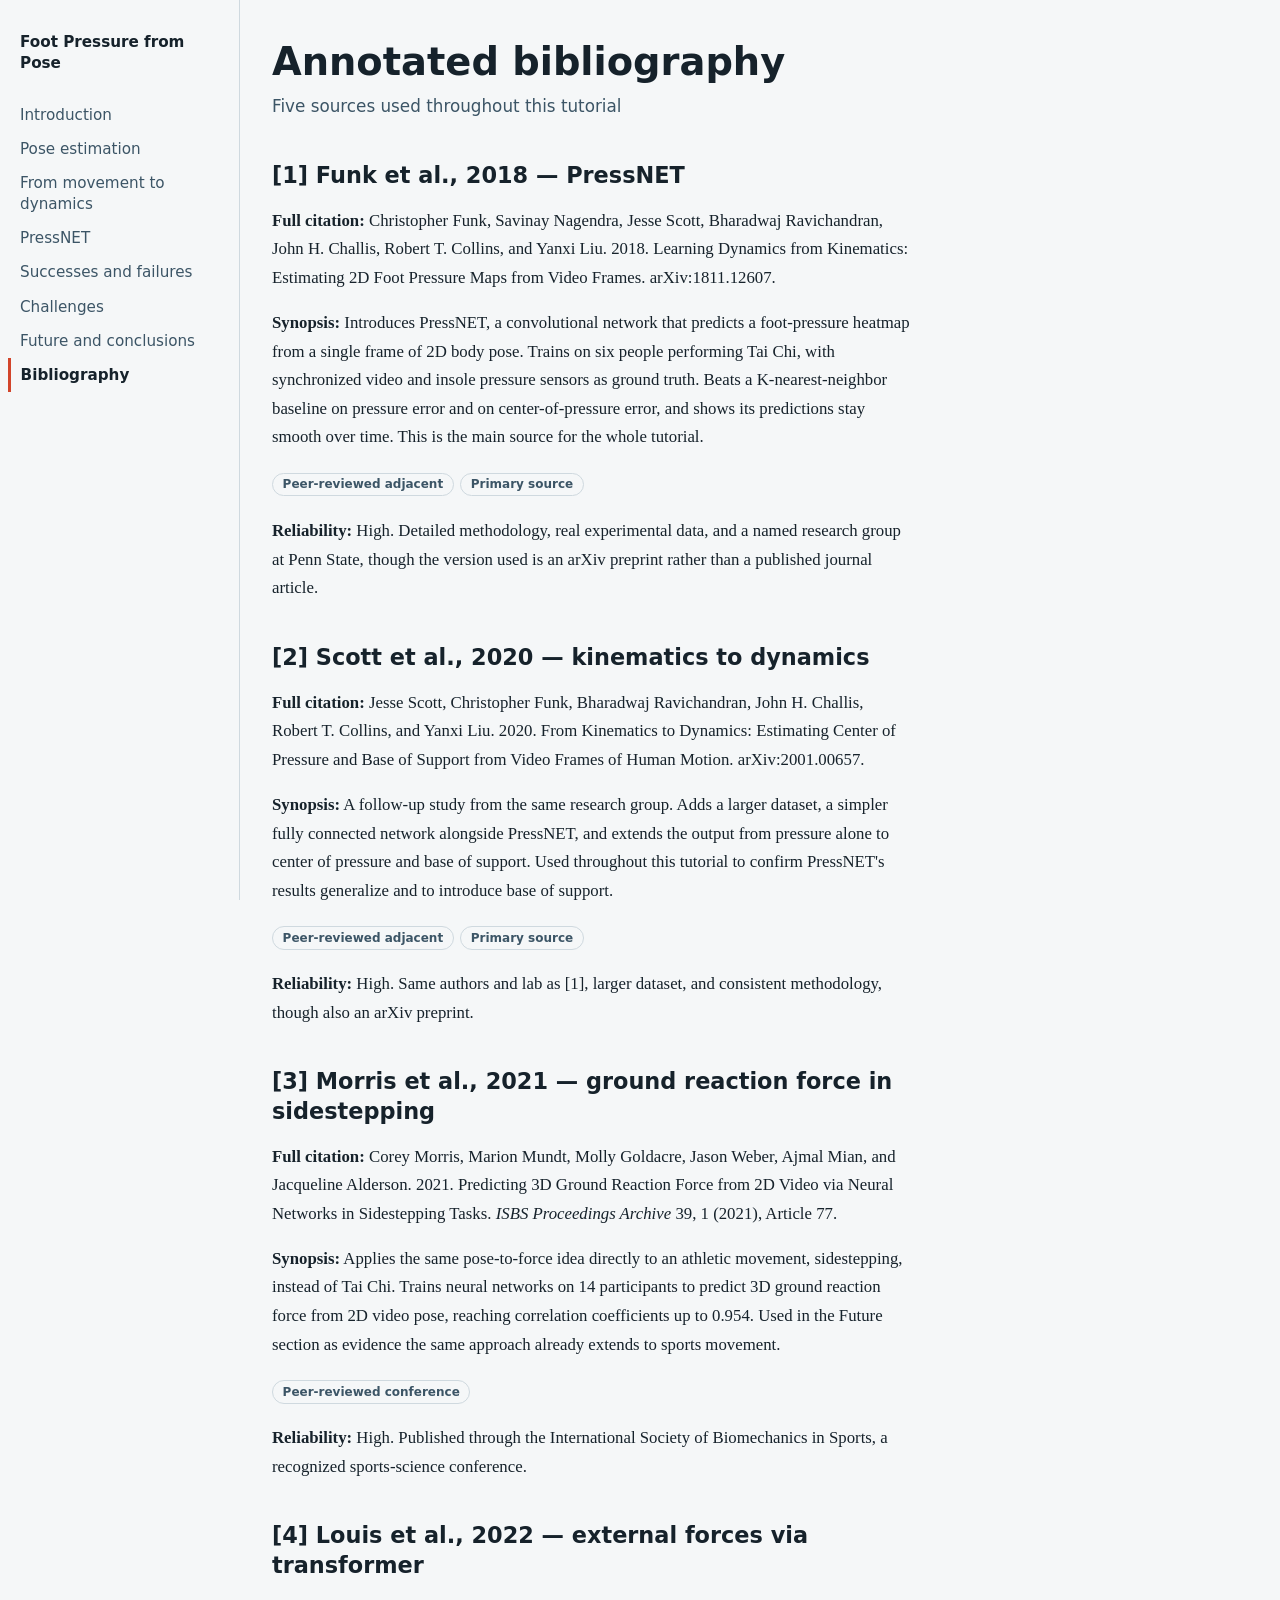
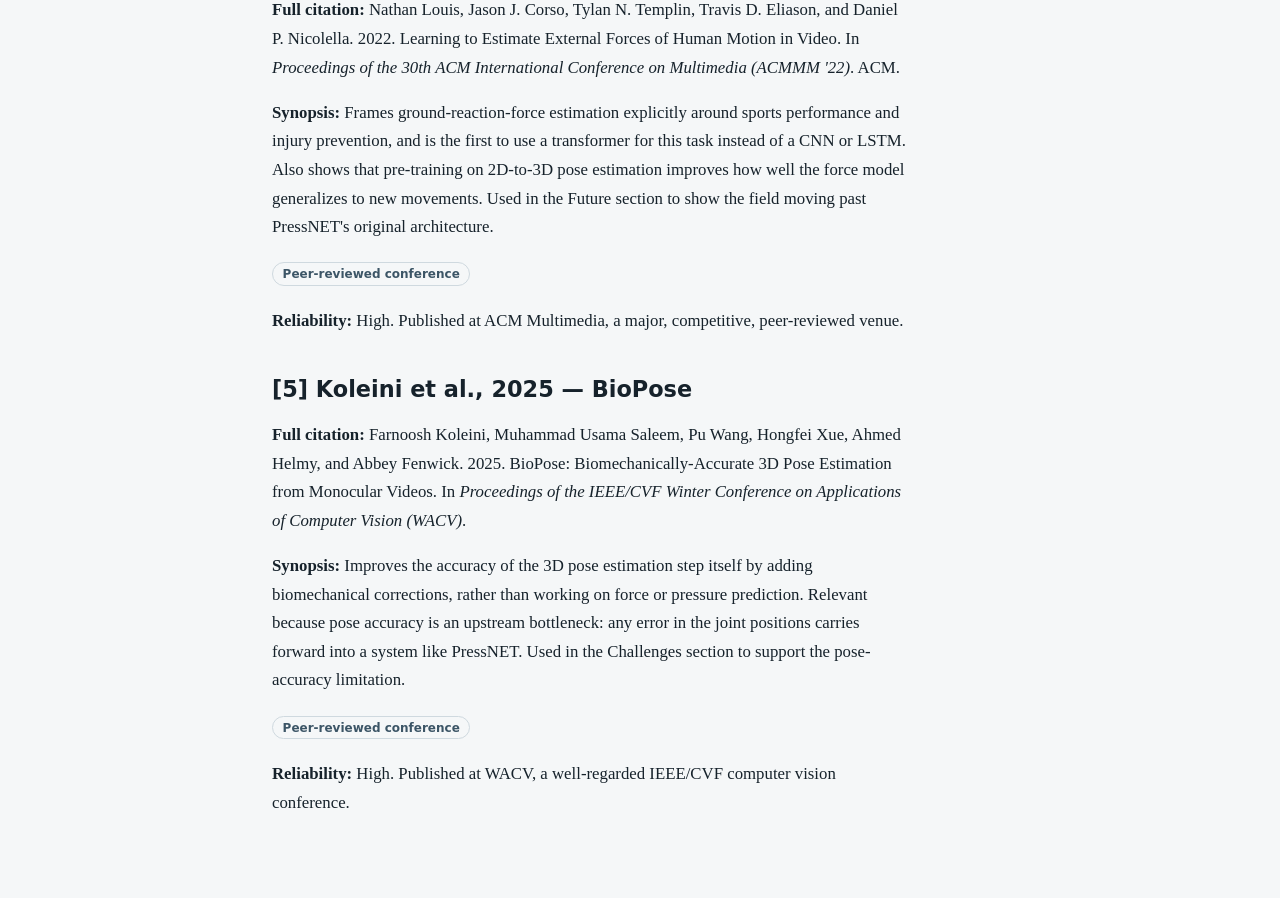
==== bibliography.html @ 372225aa "Initial commit" ====
<!DOCTYPE html>
<html lang="en">
<head>
<meta charset="UTF-8">
<meta name="viewport" content="width=device-width, initial-scale=1">
<title>Bibliography | Estimating Foot Pressure from Human Pose</title>
<link rel="stylesheet" href="style.css">
<style>.tag{display:inline-block;font:700 .75rem/1 system-ui,sans-serif;padding:.3rem .6rem;border:1px solid var(--rule);border-radius:1rem;color:var(--slate);margin:.25rem .4rem .25rem 0}</style>
</head>
<body>
<nav aria-label="Tutorial sections">
  <p class="site">Foot Pressure from Pose</p>
  <a href="index.html">Introduction</a>
  <a href="computer-vision.html">Pose estimation</a>
  <a href="dynamics.html">From movement to dynamics</a>
  <a href="pressnet.html">PressNET</a>
  <a href="results.html">Successes and failures</a>
  <a href="challenges.html">Challenges</a>
  <a href="future.html">Future and conclusions</a>
  <a href="bibliography.html" aria-current="page">Bibliography</a>
</nav>
<main>
  <h1>Annotated bibliography</h1>
  <p class="byline">Five sources used throughout this tutorial</p>

  <article id="ref1">
    <h2>[1] Funk et al., 2018 — PressNET</h2>
    <p><strong>Full citation:</strong> Christopher Funk, Savinay Nagendra, Jesse Scott, Bharadwaj Ravichandran, John H. Challis, Robert T. Collins, and Yanxi Liu. 2018. Learning Dynamics from Kinematics: Estimating 2D Foot Pressure Maps from Video Frames. arXiv:1811.12607.</p>
    <p><strong>Synopsis:</strong> Introduces PressNET, a convolutional network that predicts a foot-pressure heatmap from a single frame of 2D body pose. Trains on six people performing Tai Chi, with synchronized video and insole pressure sensors as ground truth. Beats a K-nearest-neighbor baseline on pressure error and on center-of-pressure error, and shows its predictions stay smooth over time. This is the main source for the whole tutorial.</p>
    <span class="tag">Peer-reviewed adjacent</span><span class="tag">Primary source</span>
    <p><strong>Reliability:</strong> High. Detailed methodology, real experimental data, and a named research group at Penn State, though the version used is an arXiv preprint rather than a published journal article.</p>
  </article>

  <article id="ref2">
    <h2>[2] Scott et al., 2020 — kinematics to dynamics</h2>
    <p><strong>Full citation:</strong> Jesse Scott, Christopher Funk, Bharadwaj Ravichandran, John H. Challis, Robert T. Collins, and Yanxi Liu. 2020. From Kinematics to Dynamics: Estimating Center of Pressure and Base of Support from Video Frames of Human Motion. arXiv:2001.00657.</p>
    <p><strong>Synopsis:</strong> A follow-up study from the same research group. Adds a larger dataset, a simpler fully connected network alongside PressNET, and extends the output from pressure alone to center of pressure and base of support. Used throughout this tutorial to confirm PressNET's results generalize and to introduce base of support.</p>
    <span class="tag">Peer-reviewed adjacent</span><span class="tag">Primary source</span>
    <p><strong>Reliability:</strong> High. Same authors and lab as [1], larger dataset, and consistent methodology, though also an arXiv preprint.</p>
  </article>

  <article id="ref3">
    <h2>[3] Morris et al., 2021 — ground reaction force in sidestepping</h2>
    <p><strong>Full citation:</strong> Corey Morris, Marion Mundt, Molly Goldacre, Jason Weber, Ajmal Mian, and Jacqueline Alderson. 2021. Predicting 3D Ground Reaction Force from 2D Video via Neural Networks in Sidestepping Tasks. <em>ISBS Proceedings Archive</em> 39, 1 (2021), Article 77.</p>
    <p><strong>Synopsis:</strong> Applies the same pose-to-force idea directly to an athletic movement, sidestepping, instead of Tai Chi. Trains neural networks on 14 participants to predict 3D ground reaction force from 2D video pose, reaching correlation coefficients up to 0.954. Used in the Future section as evidence the same approach already extends to sports movement.</p>
    <span class="tag">Peer-reviewed conference</span>
    <p><strong>Reliability:</strong> High. Published through the International Society of Biomechanics in Sports, a recognized sports-science conference.</p>
  </article>

  <article id="ref4">
    <h2>[4] Louis et al., 2022 — external forces via transformer</h2>
    <p><strong>Full citation:</strong> Nathan Louis, Jason J. Corso, Tylan N. Templin, Travis D. Eliason, and Daniel P. Nicolella. 2022. Learning to Estimate External Forces of Human Motion in Video. In <em>Proceedings of the 30th ACM International Conference on Multimedia (ACMMM '22)</em>. ACM.</p>
    <p><strong>Synopsis:</strong> Frames ground-reaction-force estimation explicitly around sports performance and injury prevention, and is the first to use a transformer for this task instead of a CNN or LSTM. Also shows that pre-training on 2D-to-3D pose estimation improves how well the force model generalizes to new movements. Used in the Future section to show the field moving past PressNET's original architecture.</p>
    <span class="tag">Peer-reviewed conference</span>
    <p><strong>Reliability:</strong> High. Published at ACM Multimedia, a major, competitive, peer-reviewed venue.</p>
  </article>

  <article id="ref5">
    <h2>[5] Koleini et al., 2025 — BioPose</h2>
    <p><strong>Full citation:</strong> Farnoosh Koleini, Muhammad Usama Saleem, Pu Wang, Hongfei Xue, Ahmed Helmy, and Abbey Fenwick. 2025. BioPose: Biomechanically-Accurate 3D Pose Estimation from Monocular Videos. In <em>Proceedings of the IEEE/CVF Winter Conference on Applications of Computer Vision (WACV)</em>.</p>
    <p><strong>Synopsis:</strong> Improves the accuracy of the 3D pose estimation step itself by adding biomechanical corrections, rather than working on force or pressure prediction. Relevant because pose accuracy is an upstream bottleneck: any error in the joint positions carries forward into a system like PressNET. Used in the Challenges section to support the pose-accuracy limitation.</p>
    <span class="tag">Peer-reviewed conference</span>
    <p><strong>Reliability:</strong> High. Published at WACV, a well-regarded IEEE/CVF computer vision conference.</p>
  </article>
</main>
</body>
</html>
---- style.css ----
:root{--paper:#f5f7f8;--ink:#16222b;--slate:#3c5566;--rule:#cfd9df;--yellow:#f2c14e;--red:#d2452b;--brown:#6b2e1f;--link:#1d5f8a}
@media (prefers-color-scheme:dark){:root{--paper:#0f181f;--ink:#e6edf1;--slate:#9fb3c0;--rule:#2a3a45;--link:#7cc0ea}}
*{box-sizing:border-box}
html{scroll-padding-top:1rem}
body{margin:0;background:var(--paper);color:var(--ink);font:1.05rem/1.7 Georgia,"Iowan Old Style",serif;display:grid;grid-template-columns:15rem minmax(0,1fr);min-height:100vh}
nav{position:sticky;top:0;align-self:start;height:100vh;padding:2rem 1.25rem;border-right:1px solid var(--rule);font:.95rem/1.4 system-ui,sans-serif}
nav .site{font-weight:700;margin:0 0 1.5rem}
nav a{display:block;padding:.4rem 0;color:var(--slate);text-decoration:none}
nav a:hover{color:var(--ink)}
nav a[aria-current=page]{color:var(--ink);font-weight:700;border-left:3px solid var(--red);padding-left:.6rem;margin-left:-.75rem}
main{max-width:44rem;padding:2.5rem 2rem 4rem}
h1{font:700 2.4rem/1.15 system-ui,sans-serif;margin:0 0 .5rem}
h2{font:700 1.4rem/1.3 system-ui,sans-serif;margin:2.5rem 0 .5rem}
a{color:var(--link)}
:focus-visible{outline:3px solid var(--red);outline-offset:2px}
.byline{color:var(--slate);font-family:system-ui,sans-serif;margin:0 0 1.5rem}
audio{width:100%;margin:0 0 1.5rem}
figure{margin:1.5rem 0}
figure img{max-width:100%;height:auto;border:1px solid var(--rule)}
figcaption{font:.85rem/1.4 system-ui,sans-serif;color:var(--slate);margin-top:.4rem}
.note{border-left:3px solid var(--yellow);padding:.1rem 1rem;color:var(--slate)}
.pressure{display:flex;gap:1.5rem;justify-content:center;position:relative;margin:1.5rem 0 .5rem;padding:1.5rem;border:1px solid var(--rule)}
.foot{width:84px;height:210px;border-radius:42px 42px 38px 38px/70px 70px 50px 50px;background:radial-gradient(ellipse at 50% 22%,var(--red) 0,transparent 42%),radial-gradient(ellipse at 50% 88%,var(--brown) 0,transparent 38%),var(--yellow)}
.foot.right{transform:scaleX(-1)}
.cop{position:absolute;left:50%;top:62%;transform:translate(-50%,-50%);font-size:1.6rem;color:#16222b;text-shadow:0 0 4px #fff}
@media (max-width:800px){body{display:block}nav{position:static;height:auto;border-right:0;border-bottom:1px solid var(--rule);padding:1rem}main{padding:1.5rem 1.25rem 3rem}h1{font-size:1.9rem}}
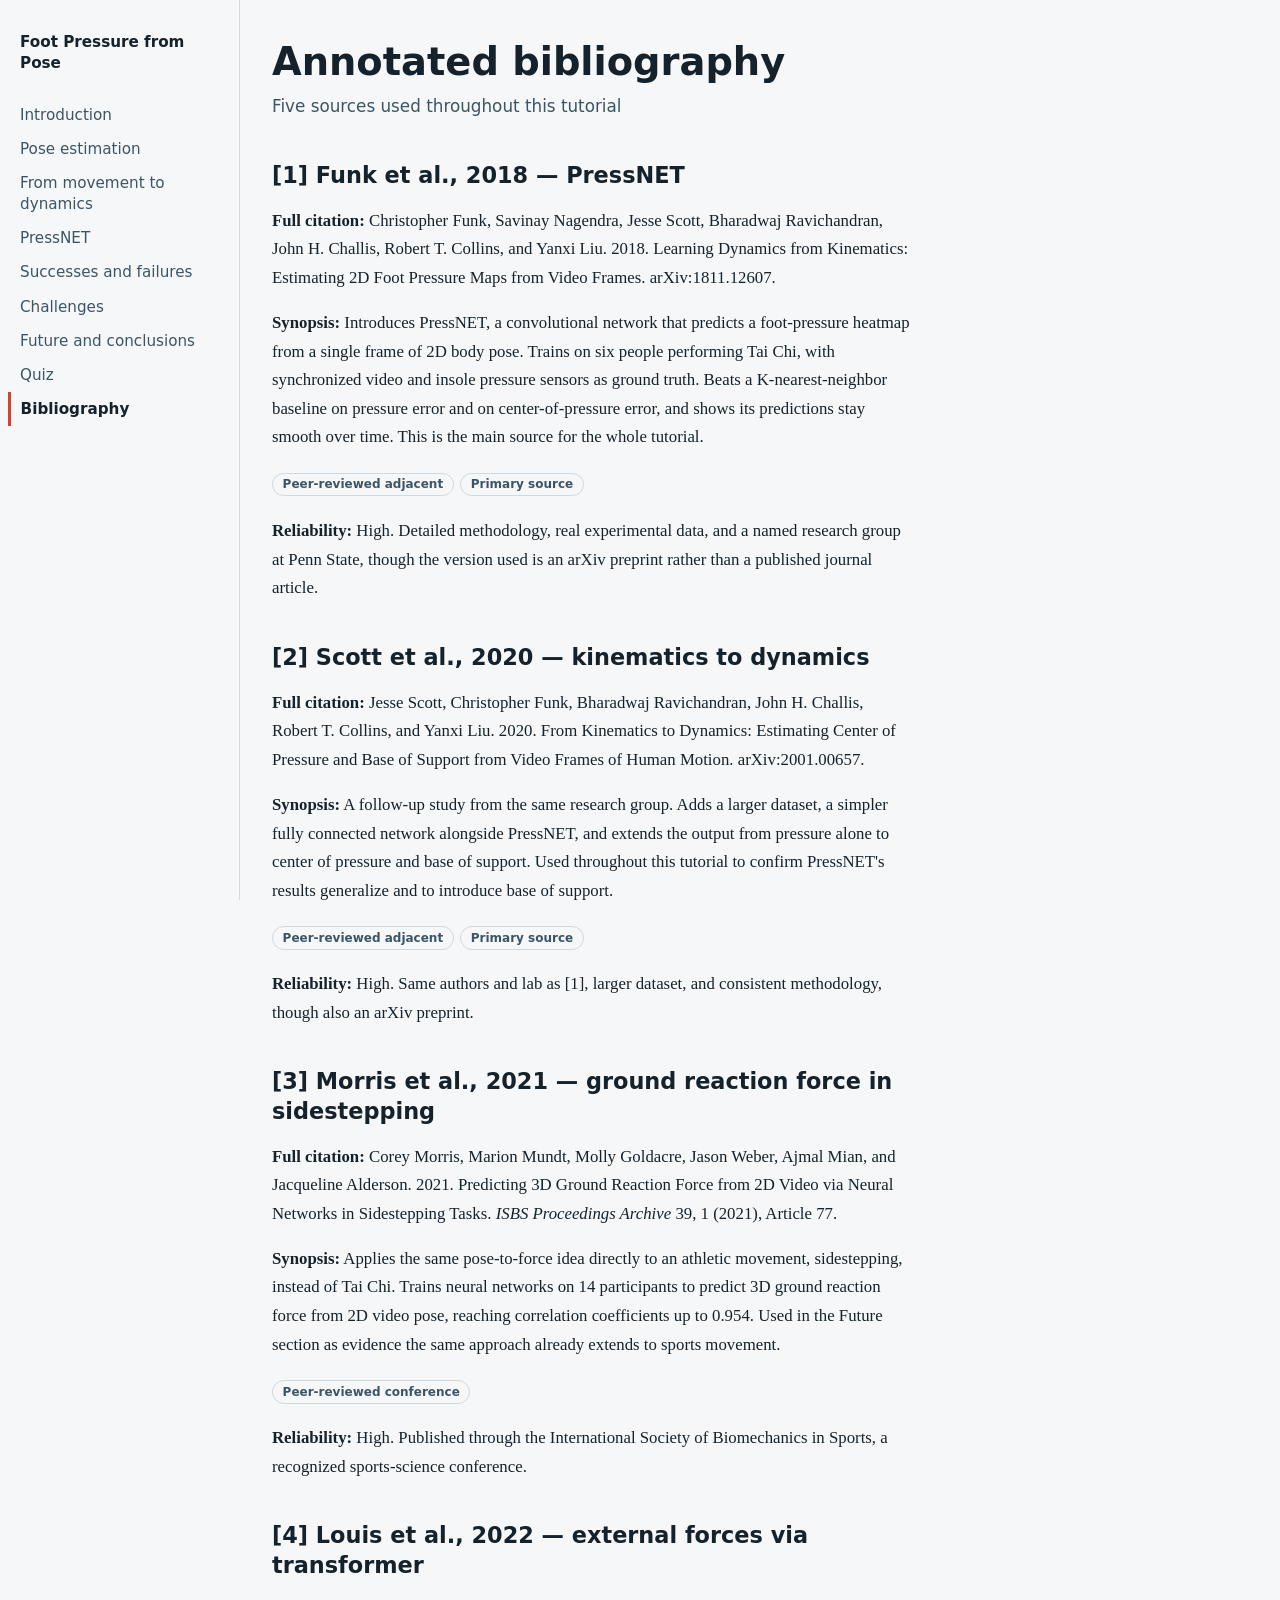
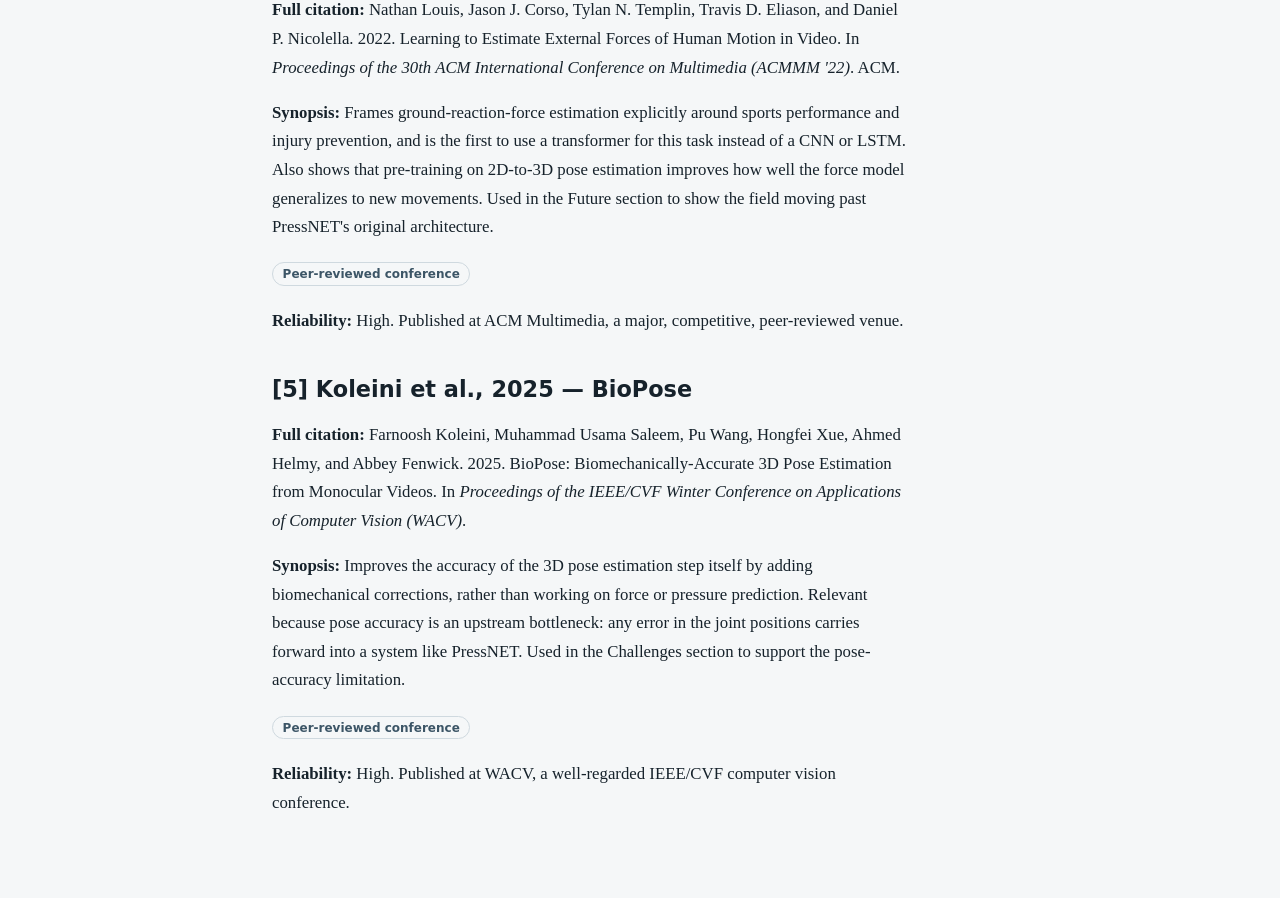
==== commit da3ac37b: "Complete tutorial pages and assets" ====
--- a/bibliography.html
+++ b/bibliography.html
@@ -9,7 +9,7 @@
 </head>
 <body>
 <nav aria-label="Tutorial sections">
-  <p class="site">Foot Pressure from Pose</p>
+   <p class="site">Foot Pressure from Pose</p>
   <a href="index.html">Introduction</a>
   <a href="computer-vision.html">Pose estimation</a>
   <a href="dynamics.html">From movement to dynamics</a>
@@ -17,6 +17,7 @@
   <a href="results.html">Successes and failures</a>
   <a href="challenges.html">Challenges</a>
   <a href="future.html">Future and conclusions</a>
+  <a href="quiz.html">Quiz</a>
   <a href="bibliography.html" aria-current="page">Bibliography</a>
 </nav>
 <main>
--- a/style.css
+++ b/style.css
@@ -1,26 +1,185 @@
-:root{--paper:#f5f7f8;--ink:#16222b;--slate:#3c5566;--rule:#cfd9df;--yellow:#f2c14e;--red:#d2452b;--brown:#6b2e1f;--link:#1d5f8a}
-@media (prefers-color-scheme:dark){:root{--paper:#0f181f;--ink:#e6edf1;--slate:#9fb3c0;--rule:#2a3a45;--link:#7cc0ea}}
-*{box-sizing:border-box}
-html{scroll-padding-top:1rem}
-body{margin:0;background:var(--paper);color:var(--ink);font:1.05rem/1.7 Georgia,"Iowan Old Style",serif;display:grid;grid-template-columns:15rem minmax(0,1fr);min-height:100vh}
-nav{position:sticky;top:0;align-self:start;height:100vh;padding:2rem 1.25rem;border-right:1px solid var(--rule);font:.95rem/1.4 system-ui,sans-serif}
-nav .site{font-weight:700;margin:0 0 1.5rem}
-nav a{display:block;padding:.4rem 0;color:var(--slate);text-decoration:none}
-nav a:hover{color:var(--ink)}
-nav a[aria-current=page]{color:var(--ink);font-weight:700;border-left:3px solid var(--red);padding-left:.6rem;margin-left:-.75rem}
-main{max-width:44rem;padding:2.5rem 2rem 4rem}
-h1{font:700 2.4rem/1.15 system-ui,sans-serif;margin:0 0 .5rem}
-h2{font:700 1.4rem/1.3 system-ui,sans-serif;margin:2.5rem 0 .5rem}
-a{color:var(--link)}
-:focus-visible{outline:3px solid var(--red);outline-offset:2px}
-.byline{color:var(--slate);font-family:system-ui,sans-serif;margin:0 0 1.5rem}
-audio{width:100%;margin:0 0 1.5rem}
-figure{margin:1.5rem 0}
-figure img{max-width:100%;height:auto;border:1px solid var(--rule)}
-figcaption{font:.85rem/1.4 system-ui,sans-serif;color:var(--slate);margin-top:.4rem}
-.note{border-left:3px solid var(--yellow);padding:.1rem 1rem;color:var(--slate)}
-.pressure{display:flex;gap:1.5rem;justify-content:center;position:relative;margin:1.5rem 0 .5rem;padding:1.5rem;border:1px solid var(--rule)}
-.foot{width:84px;height:210px;border-radius:42px 42px 38px 38px/70px 70px 50px 50px;background:radial-gradient(ellipse at 50% 22%,var(--red) 0,transparent 42%),radial-gradient(ellipse at 50% 88%,var(--brown) 0,transparent 38%),var(--yellow)}
-.foot.right{transform:scaleX(-1)}
-.cop{position:absolute;left:50%;top:62%;transform:translate(-50%,-50%);font-size:1.6rem;color:#16222b;text-shadow:0 0 4px #fff}
-@media (max-width:800px){body{display:block}nav{position:static;height:auto;border-right:0;border-bottom:1px solid var(--rule);padding:1rem}main{padding:1.5rem 1.25rem 3rem}h1{font-size:1.9rem}}
+:root {
+	--paper: #f5f7f8;
+	--ink: #16222b;
+	--slate: #3c5566;
+	--rule: #cfd9df;
+	--yellow: #f2c14e;
+	--red: #d2452b;
+	--brown: #6b2e1f;
+	--link: #1d5f8a;
+}
+
+@media (prefers-color-scheme: dark) {
+	:root {
+		--paper: #0f181f;
+		--ink: #e6edf1;
+		--slate: #9fb3c0;
+		--rule: #2a3a45;
+		--link: #7cc0ea;
+	}
+}
+
+* {
+	box-sizing: border-box;
+}
+
+html {
+	scroll-padding-top: 1rem;
+}
+
+body {
+	margin: 0;
+	background: var(--paper);
+	color: var(--ink);
+	font: 1.05rem/1.7 Georgia, "Iowan Old Style", serif;
+	display: grid;
+	grid-template-columns: 15rem minmax(0, 1fr);
+	min-height: 100vh;
+}
+
+nav {
+	position: sticky;
+	top: 0;
+	align-self: start;
+	height: 100vh;
+	padding: 2rem 1.25rem;
+	border-right: 1px solid var(--rule);
+	font: 0.95rem/1.4 system-ui, sans-serif;
+}
+
+nav .site {
+	font-weight: 700;
+	margin: 0 0 1.5rem;
+}
+
+nav a {
+	display: block;
+	padding: 0.4rem 0;
+	color: var(--slate);
+	text-decoration: none;
+}
+
+nav a:hover {
+	color: var(--ink);
+}
+
+nav a[aria-current=page] {
+	color: var(--ink);
+	font-weight: 700;
+	border-left: 3px solid var(--red);
+	padding-left: 0.6rem;
+	margin-left: -0.75rem;
+}
+
+main {
+	max-width: 44rem;
+	padding: 2.5rem 2rem 4rem;
+}
+
+h1 {
+	font: 700 2.4rem/1.15 system-ui, sans-serif;
+	margin: 0 0 0.5rem;
+}
+
+h2 {
+	font: 700 1.4rem/1.3 system-ui, sans-serif;
+	margin: 2.5rem 0 0.5rem;
+}
+
+a {
+	color: var(--link);
+}
+
+:focus-visible {
+	outline: 3px solid var(--red);
+	outline-offset: 2px;
+}
+
+.byline {
+	color: var(--slate);
+	font-family: system-ui, sans-serif;
+	margin: 0 0 1.5rem;
+}
+
+audio {
+	width: 100%;
+	margin: 0 0 1.5rem;
+}
+
+figure {
+	margin: 1.5rem 0;
+}
+
+figure img {
+	max-width: 100%;
+	height: auto;
+	border: 1px solid var(--rule);
+}
+
+figcaption {
+	font: 0.85rem/1.4 system-ui, sans-serif;
+	color: var(--slate);
+	margin-top: 0.4rem;
+}
+
+.note {
+	border-left: 3px solid var(--yellow);
+	padding: 0.1rem 1rem;
+	color: var(--slate);
+}
+
+.pressure {
+	display: flex;
+	gap: 1.5rem;
+	justify-content: center;
+	position: relative;
+	margin: 1.5rem 0 0.5rem;
+	padding: 1.5rem;
+	border: 1px solid var(--rule);
+}
+
+.foot {
+	width: 84px;
+	height: 210px;
+	border-radius: 42px 42px 38px 38px / 70px 70px 50px 50px;
+	background:
+		radial-gradient(ellipse at 50% 22%, var(--red) 0, transparent 42%),
+		radial-gradient(ellipse at 50% 88%, var(--brown) 0, transparent 38%),
+		var(--yellow);
+}
+
+.foot.right {
+	transform: scaleX(-1);
+}
+
+.cop {
+	position: absolute;
+	left: 50%;
+	top: 62%;
+	transform: translate(-50%, -50%);
+	font-size: 1.6rem;
+	color: #16222b;
+	text-shadow: 0 0 4px #fff;
+}
+
+@media (max-width: 800px) {
+	body {
+		display: block;
+	}
+
+	nav {
+		position: static;
+		height: auto;
+		border-right: 0;
+		border-bottom: 1px solid var(--rule);
+		padding: 1rem;
+	}
+
+	main {
+		padding: 1.5rem 1.25rem 3rem;
+	}
+
+	h1 {
+		font-size: 1.9rem;
+	}
+}
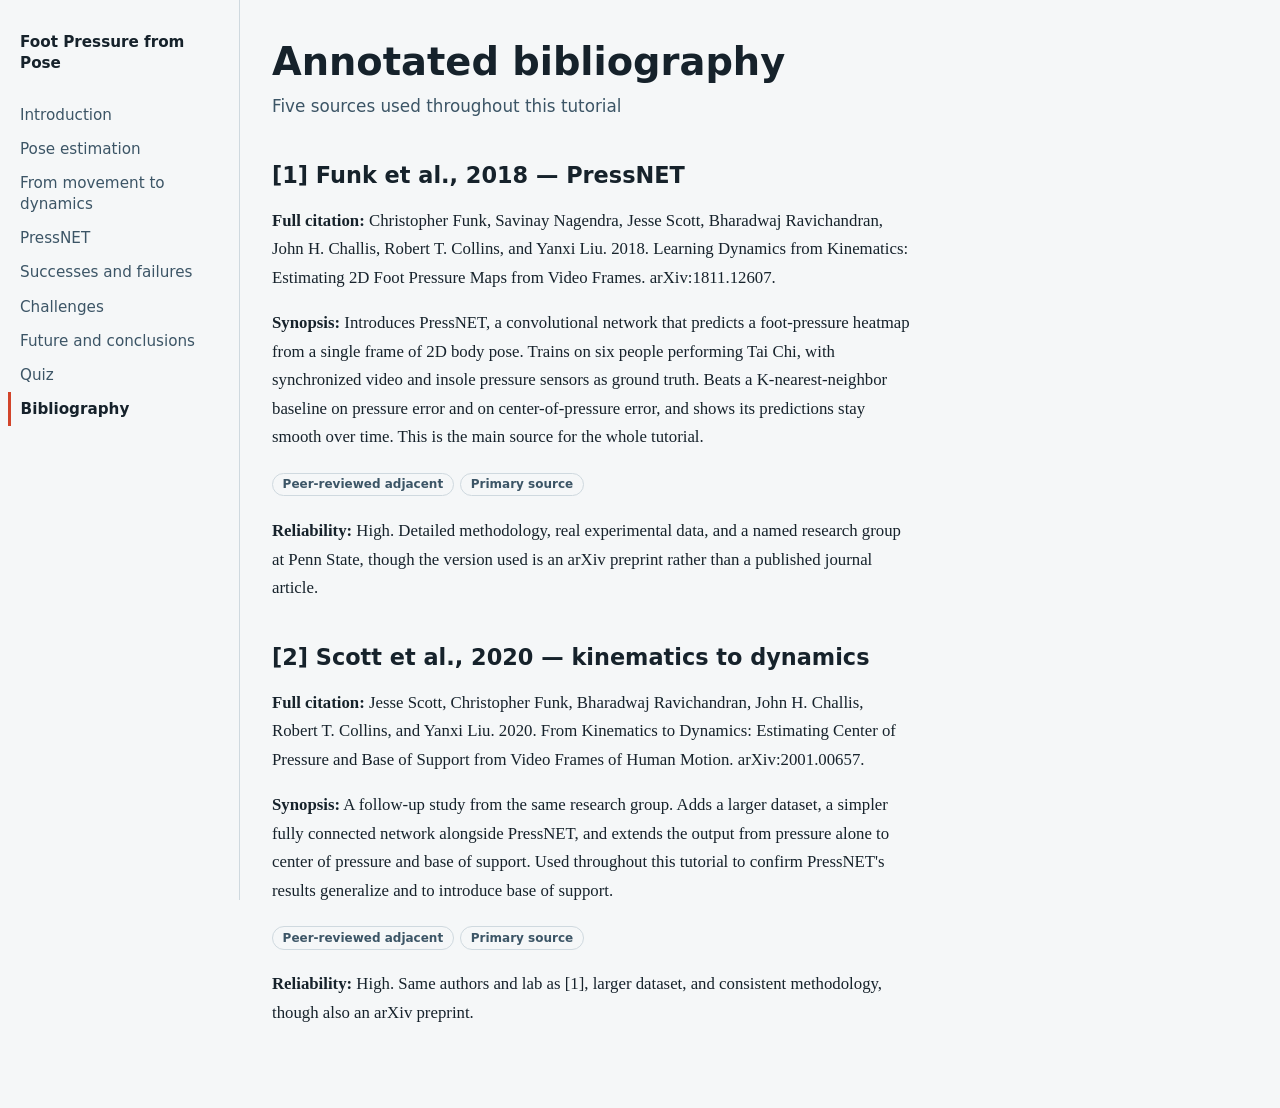
==== commit c5241923: "Update bibliography.html" ====
--- a/bibliography.html
+++ b/bibliography.html
@@ -40,29 +40,6 @@
     <p><strong>Reliability:</strong> High. Same authors and lab as [1], larger dataset, and consistent methodology, though also an arXiv preprint.</p>
   </article>
 
-  <article id="ref3">
-    <h2>[3] Morris et al., 2021 — ground reaction force in sidestepping</h2>
-    <p><strong>Full citation:</strong> Corey Morris, Marion Mundt, Molly Goldacre, Jason Weber, Ajmal Mian, and Jacqueline Alderson. 2021. Predicting 3D Ground Reaction Force from 2D Video via Neural Networks in Sidestepping Tasks. <em>ISBS Proceedings Archive</em> 39, 1 (2021), Article 77.</p>
-    <p><strong>Synopsis:</strong> Applies the same pose-to-force idea directly to an athletic movement, sidestepping, instead of Tai Chi. Trains neural networks on 14 participants to predict 3D ground reaction force from 2D video pose, reaching correlation coefficients up to 0.954. Used in the Future section as evidence the same approach already extends to sports movement.</p>
-    <span class="tag">Peer-reviewed conference</span>
-    <p><strong>Reliability:</strong> High. Published through the International Society of Biomechanics in Sports, a recognized sports-science conference.</p>
-  </article>
-
-  <article id="ref4">
-    <h2>[4] Louis et al., 2022 — external forces via transformer</h2>
-    <p><strong>Full citation:</strong> Nathan Louis, Jason J. Corso, Tylan N. Templin, Travis D. Eliason, and Daniel P. Nicolella. 2022. Learning to Estimate External Forces of Human Motion in Video. In <em>Proceedings of the 30th ACM International Conference on Multimedia (ACMMM '22)</em>. ACM.</p>
-    <p><strong>Synopsis:</strong> Frames ground-reaction-force estimation explicitly around sports performance and injury prevention, and is the first to use a transformer for this task instead of a CNN or LSTM. Also shows that pre-training on 2D-to-3D pose estimation improves how well the force model generalizes to new movements. Used in the Future section to show the field moving past PressNET's original architecture.</p>
-    <span class="tag">Peer-reviewed conference</span>
-    <p><strong>Reliability:</strong> High. Published at ACM Multimedia, a major, competitive, peer-reviewed venue.</p>
-  </article>
-
-  <article id="ref5">
-    <h2>[5] Koleini et al., 2025 — BioPose</h2>
-    <p><strong>Full citation:</strong> Farnoosh Koleini, Muhammad Usama Saleem, Pu Wang, Hongfei Xue, Ahmed Helmy, and Abbey Fenwick. 2025. BioPose: Biomechanically-Accurate 3D Pose Estimation from Monocular Videos. In <em>Proceedings of the IEEE/CVF Winter Conference on Applications of Computer Vision (WACV)</em>.</p>
-    <p><strong>Synopsis:</strong> Improves the accuracy of the 3D pose estimation step itself by adding biomechanical corrections, rather than working on force or pressure prediction. Relevant because pose accuracy is an upstream bottleneck: any error in the joint positions carries forward into a system like PressNET. Used in the Challenges section to support the pose-accuracy limitation.</p>
-    <span class="tag">Peer-reviewed conference</span>
-    <p><strong>Reliability:</strong> High. Published at WACV, a well-regarded IEEE/CVF computer vision conference.</p>
-  </article>
 </main>
 </body>
 </html>
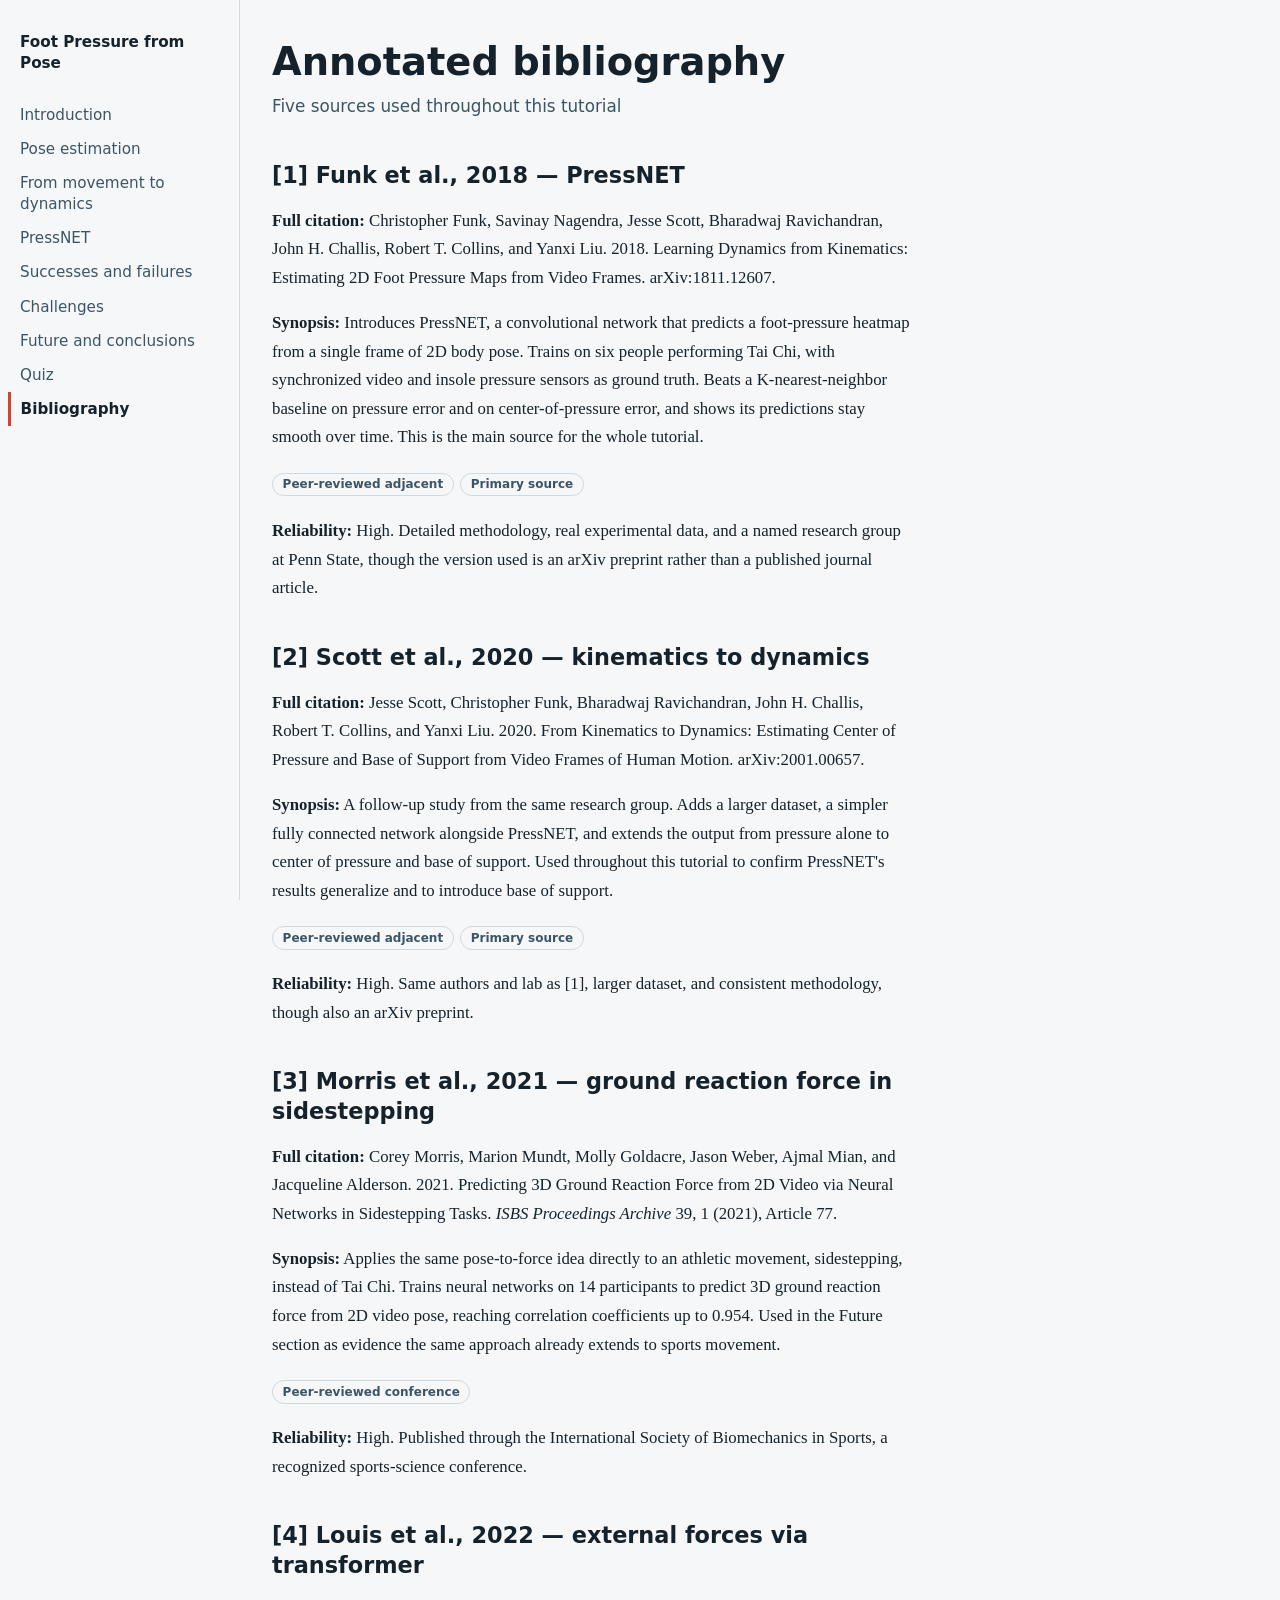
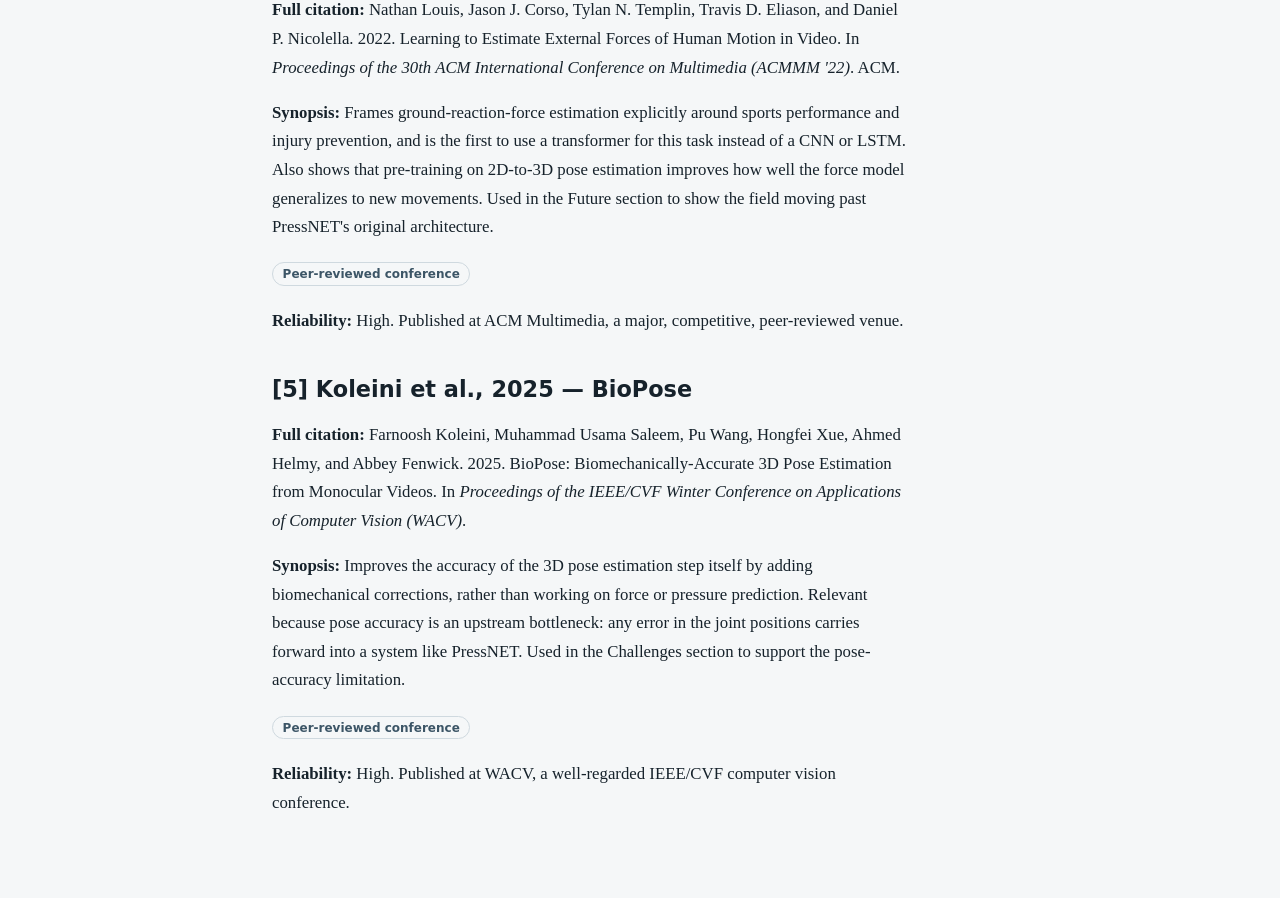
==== commit bc877685: "Update challenge and result, and sources" ====
--- a/bibliography.html
+++ b/bibliography.html
@@ -40,6 +40,30 @@
     <p><strong>Reliability:</strong> High. Same authors and lab as [1], larger dataset, and consistent methodology, though also an arXiv preprint.</p>
   </article>
 
+  <article id="ref3">
+    <h2>[3] Morris et al., 2021 — ground reaction force in sidestepping</h2>
+    <p><strong>Full citation:</strong> Corey Morris, Marion Mundt, Molly Goldacre, Jason Weber, Ajmal Mian, and Jacqueline Alderson. 2021. Predicting 3D Ground Reaction Force from 2D Video via Neural Networks in Sidestepping Tasks. <em>ISBS Proceedings Archive</em> 39, 1 (2021), Article 77.</p>
+    <p><strong>Synopsis:</strong> Applies the same pose-to-force idea directly to an athletic movement, sidestepping, instead of Tai Chi. Trains neural networks on 14 participants to predict 3D ground reaction force from 2D video pose, reaching correlation coefficients up to 0.954. Used in the Future section as evidence the same approach already extends to sports movement.</p>
+    <span class="tag">Peer-reviewed conference</span>
+    <p><strong>Reliability:</strong> High. Published through the International Society of Biomechanics in Sports, a recognized sports-science conference.</p>
+  </article>
+ 
+  <article id="ref4">
+    <h2>[4] Louis et al., 2022 — external forces via transformer</h2>
+    <p><strong>Full citation:</strong> Nathan Louis, Jason J. Corso, Tylan N. Templin, Travis D. Eliason, and Daniel P. Nicolella. 2022. Learning to Estimate External Forces of Human Motion in Video. In <em>Proceedings of the 30th ACM International Conference on Multimedia (ACMMM '22)</em>. ACM.</p>
+    <p><strong>Synopsis:</strong> Frames ground-reaction-force estimation explicitly around sports performance and injury prevention, and is the first to use a transformer for this task instead of a CNN or LSTM. Also shows that pre-training on 2D-to-3D pose estimation improves how well the force model generalizes to new movements. Used in the Future section to show the field moving past PressNET's original architecture.</p>
+    <span class="tag">Peer-reviewed conference</span>
+    <p><strong>Reliability:</strong> High. Published at ACM Multimedia, a major, competitive, peer-reviewed venue.</p>
+  </article>
+ 
+  <article id="ref5">
+    <h2>[5] Koleini et al., 2025 — BioPose</h2>
+    <p><strong>Full citation:</strong> Farnoosh Koleini, Muhammad Usama Saleem, Pu Wang, Hongfei Xue, Ahmed Helmy, and Abbey Fenwick. 2025. BioPose: Biomechanically-Accurate 3D Pose Estimation from Monocular Videos. In <em>Proceedings of the IEEE/CVF Winter Conference on Applications of Computer Vision (WACV)</em>.</p>
+    <p><strong>Synopsis:</strong> Improves the accuracy of the 3D pose estimation step itself by adding biomechanical corrections, rather than working on force or pressure prediction. Relevant because pose accuracy is an upstream bottleneck: any error in the joint positions carries forward into a system like PressNET. Used in the Challenges section to support the pose-accuracy limitation.</p>
+    <span class="tag">Peer-reviewed conference</span>
+    <p><strong>Reliability:</strong> High. Published at WACV, a well-regarded IEEE/CVF computer vision conference.</p>
+  </article>
+
 </main>
 </body>
 </html>
